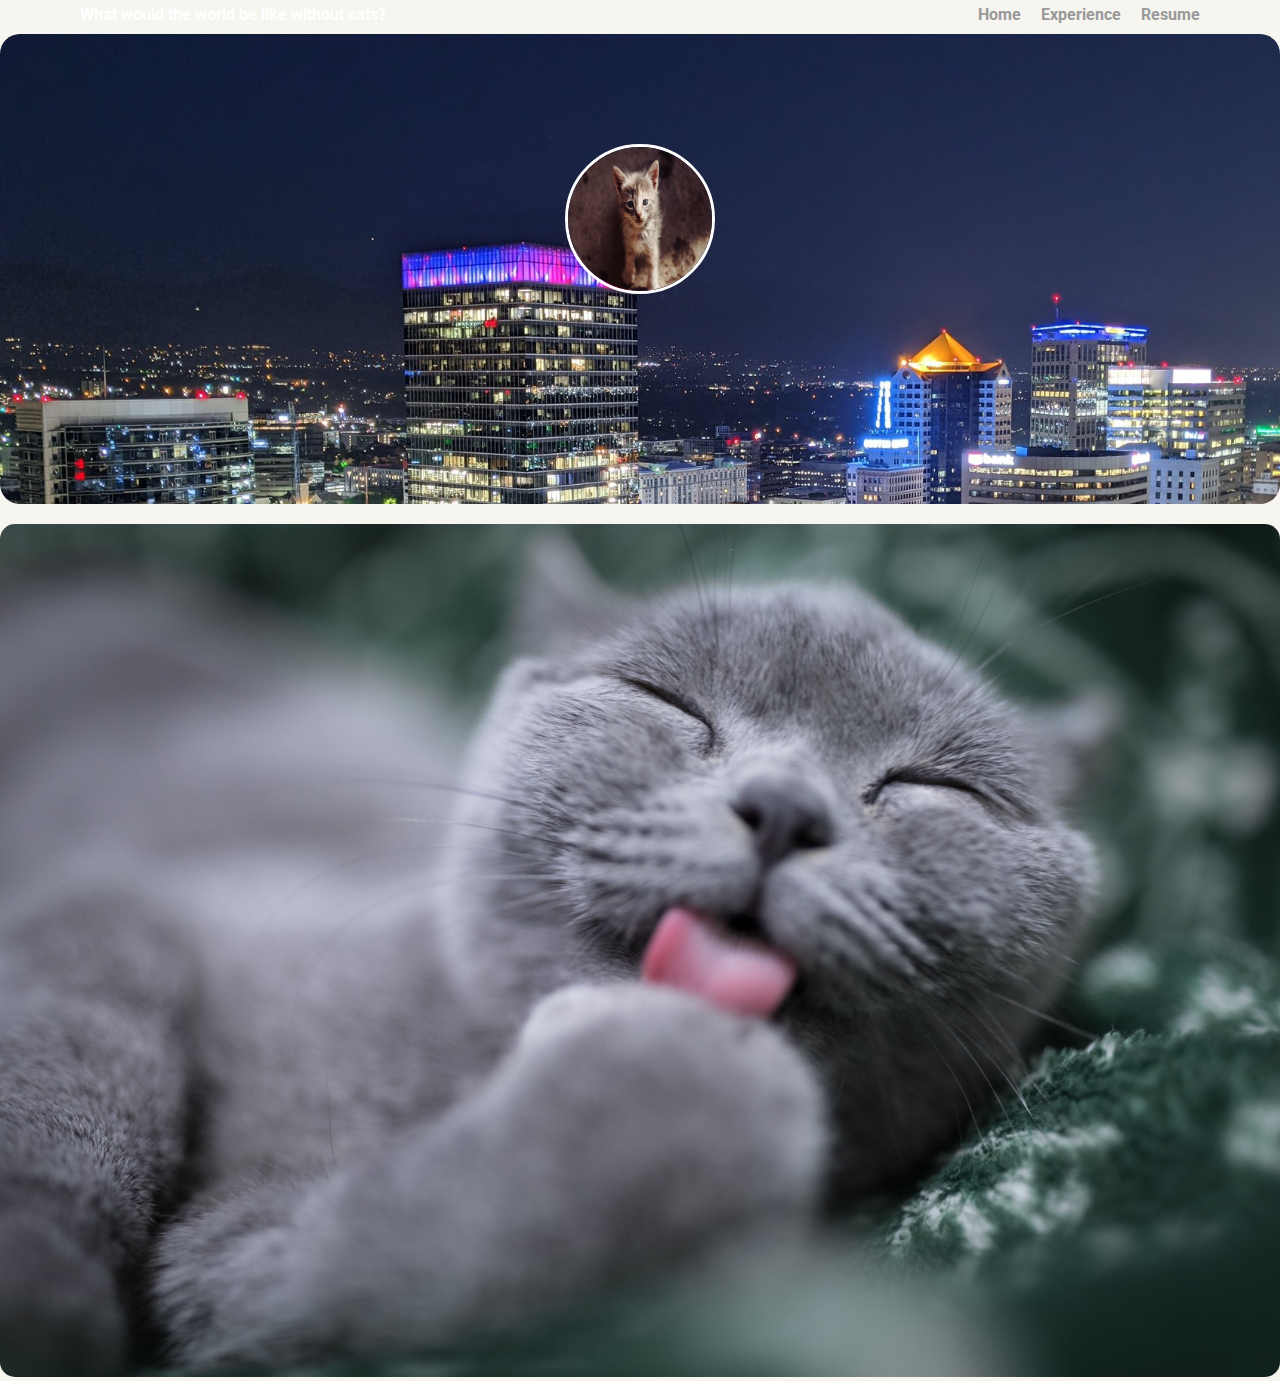
==== experience.html @ 6a55c76f "final exceeds expectation" ====
<!doctype html>
<html lang="en">
<head>
  <meta charset="utf-8">
  <title>My Profile</title>
  <meta name="viewport" content="width=device-width, initial-scale=1.0">
  <link rel="stylesheet" href="styles.css">
  <link href="https://fonts.googleapis.com/css?family=Muli%7CRoboto:400,300,500,700,900" rel="stylesheet"></head>
  <body>

    <nav>
        <ul class="nav">
          <li class="name">What would the world be like without cats?</li>
          <li><a href="index.html">Home</a></li>
          <li><a href="experience.html">Experience</a></li>
          <li><a href="resume.html">Resume</a></li>
        </ul>
      </nav>

    <header class="cat">
      <img src="Pictures/rsz_1rsz_pedro-vergara-saro3zhqzua-unsplash.jpg" alt="hot cup of coffee" class="profile-image">
     
    </header>
    <main>
      <img src="Pictures/rsz_eric-han-hd7vwfzzph0-unsplash.jpg" alt="cute gray cat">
    </main>
---- styles.css ----
/* Global Layout Set-up */
* { 
  box-sizing: border-box;
}
  img {
    width: 100%;
  }
body {
  margin: 0;
  padding: 0;
  text-align: center;
  font-family: 'Roboto', sans-serif;
  color: #222;
  background: #f7f5f0;
}
/* Link Styles */

a {
  text-decoration: none;
  color: #999;
}
a:hover {
  color: #6633ff;
}

/* Section Styles */

img {
  border-radius: 15px;
}
.main-nav {
  width: 100%;
  background: black;
  min-height: 30px;
  padding: 10px;
  position: fixed;
  text-align: center;
}
.nav {
  display: flex;
  justify-content: space-around;
  font-weight: 700;
  list-style-type: none;
  margin: 0 auto;
  padding: 0;
}
 
.nav .name {
    display: block;
    margin-right: auto;
    color: white;
}
.nav li {
  padding: 5px 10px 10px 10px;
}
.nav a {
  transition: all .5s;
}
.nav a:hover {
  color: white
}


header {
  text-align: center;
  background: url('Pictures/rsz_tanner-crockett-gkkpcluytgg-unsplash.jpg') no-repeat top center ;
  background-size: cover;
  overflow: hidden;
  padding-top: 60px;
  border-radius: 20px;
}
header {
  line-height: 1.5;
}
header .profile-image {
  margin-top: 50px;
  width: 150px;
  height: 150px;
  border-radius: 50%;
  border: 3px solid white;
  transition: all .5s;
}
header .profile-image:hover {
  transform: scale(1.2) rotate(5deg);
}
.tag {
  background-color: #efefef;
  color: black;
  padding: 10px;
  border-radius: 5px;
  display: table;
  margin: 10px auto;
} 
.location {
  background-color: #222;
  color: yellow;
}
.card {
  margin: 30px;
  padding: 20px 40px 40px;
  max-width: 500px;
  text-align: left;
  background: #fff;
  border-bottom: 4px solid #ccc;
  border-radius: 6px;
  transition: all .5s;
}
.card:hover {
  border-color: #ff99ff;
}

ul.skills {
  padding: 0;
  text-align: center;
}

.skills li {
  border-radius: 6px;
  display: inline-block;
  background: #ff9904;
  color: white;
  padding: 5px 10px;
  margin: 2px;
}

.skills li:nth-child(odd) {
  background: #0399ff;
}

footer {
  width: 100%;
  min-height: 30px;
  padding: 20px 0 40px 20px;
}

footer .copyright {
  top: -8px;
  font-size: .75em;
}

footer ul {
  list-style-type: none;
  margin: 0;
  padding: 0;
}

footer ul li {
  display: inline-block;
}

.profile-image {
  border-radius: 15px;
}

a.social {
  display: inline-block;
  text-indent: -9999px;
  margin-left: 5px;
  width: 30px;
  height: 30px;
  background-size: 30px 30px;
  opacity: .4;
  transition: all .5s;
}
a.twitter {
  background-image: url(Pictures/twitter.svg);
}
a.linkedin {
  background-image: url(Pictures/linkedin.svg);
}
a.github {
  background-image: url(Pictures/github.svg);
}
a.social:hover {
  opacity: 1;
}
.clearfix {
  clear: both;
}

/* Styles for larger screens */
@media screen and (min-width: 720px) {
  
  .flex {
      display: -ms-flexbox;      /* TWEENER - IE 10 */
      display: flex; 
      max-width: 1200px;
      -ms-flex-pack: distribute;
      justify-content: space-around;
      margin: 0 auto;
  }

  header {
    min-height: 470px;
  }

  .nav {
    max-width: 1200px;
    padding: 0 30px;
  }


  main {
    padding-top: 20px;
  }

  main p {
    line-height: 1.6em;
  }

 
  footer {
    font-size: 1.3em;
    max-width: 1200px;
    margin: 40px auto;
  }

}
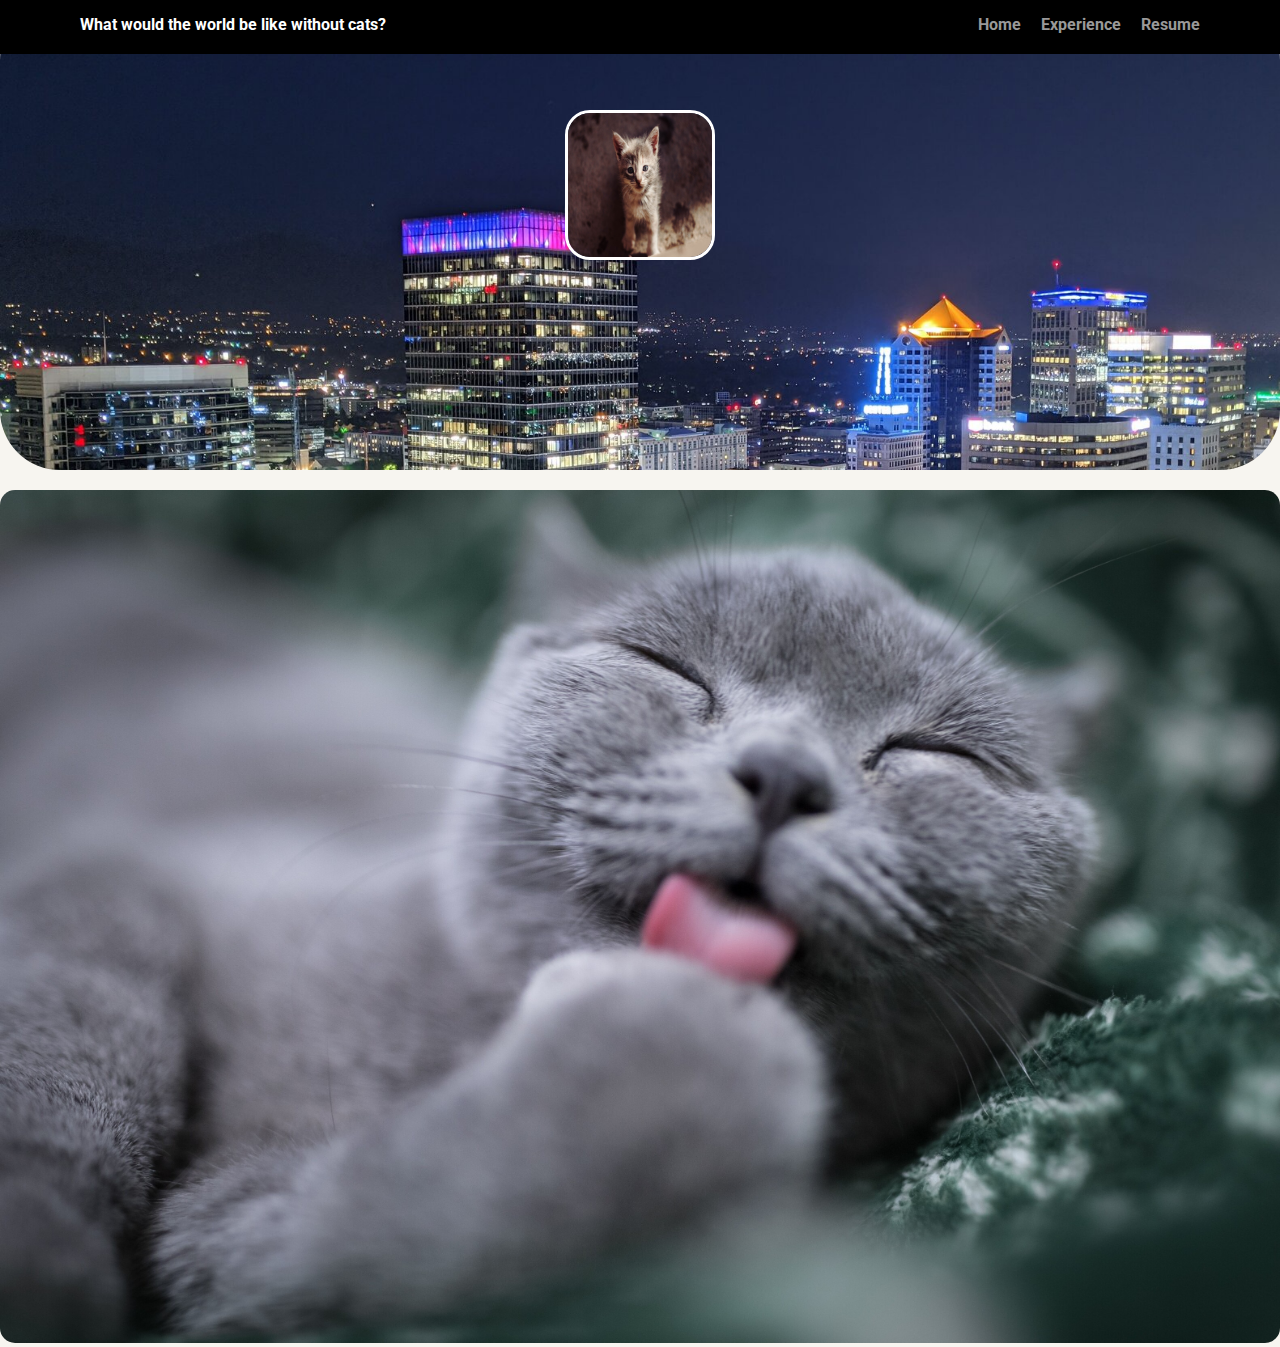
==== commit 9be2a5cc: "update nav tags" ====
--- a/experience.html
+++ b/experience.html
@@ -8,7 +8,7 @@
   <link href="https://fonts.googleapis.com/css?family=Muli%7CRoboto:400,300,500,700,900" rel="stylesheet"></head>
   <body>
 
-    <nav>
+    <nav class="main-nav">
         <ul class="nav">
           <li class="name">What would the world be like without cats?</li>
           <li><a href="index.html">Home</a></li>
--- a/styles.css
+++ b/styles.css
@@ -67,7 +67,7 @@
   background-size: cover;
   overflow: hidden;
   padding-top: 60px;
-  border-radius: 20px;
+  border-radius: 60px;
 }
 header {
   line-height: 1.5;
@@ -76,7 +76,7 @@
   margin-top: 50px;
   width: 150px;
   height: 150px;
-  border-radius: 50%;
+  border-radius: 25px;
   border: 3px solid white;
   transition: all .5s;
 }
